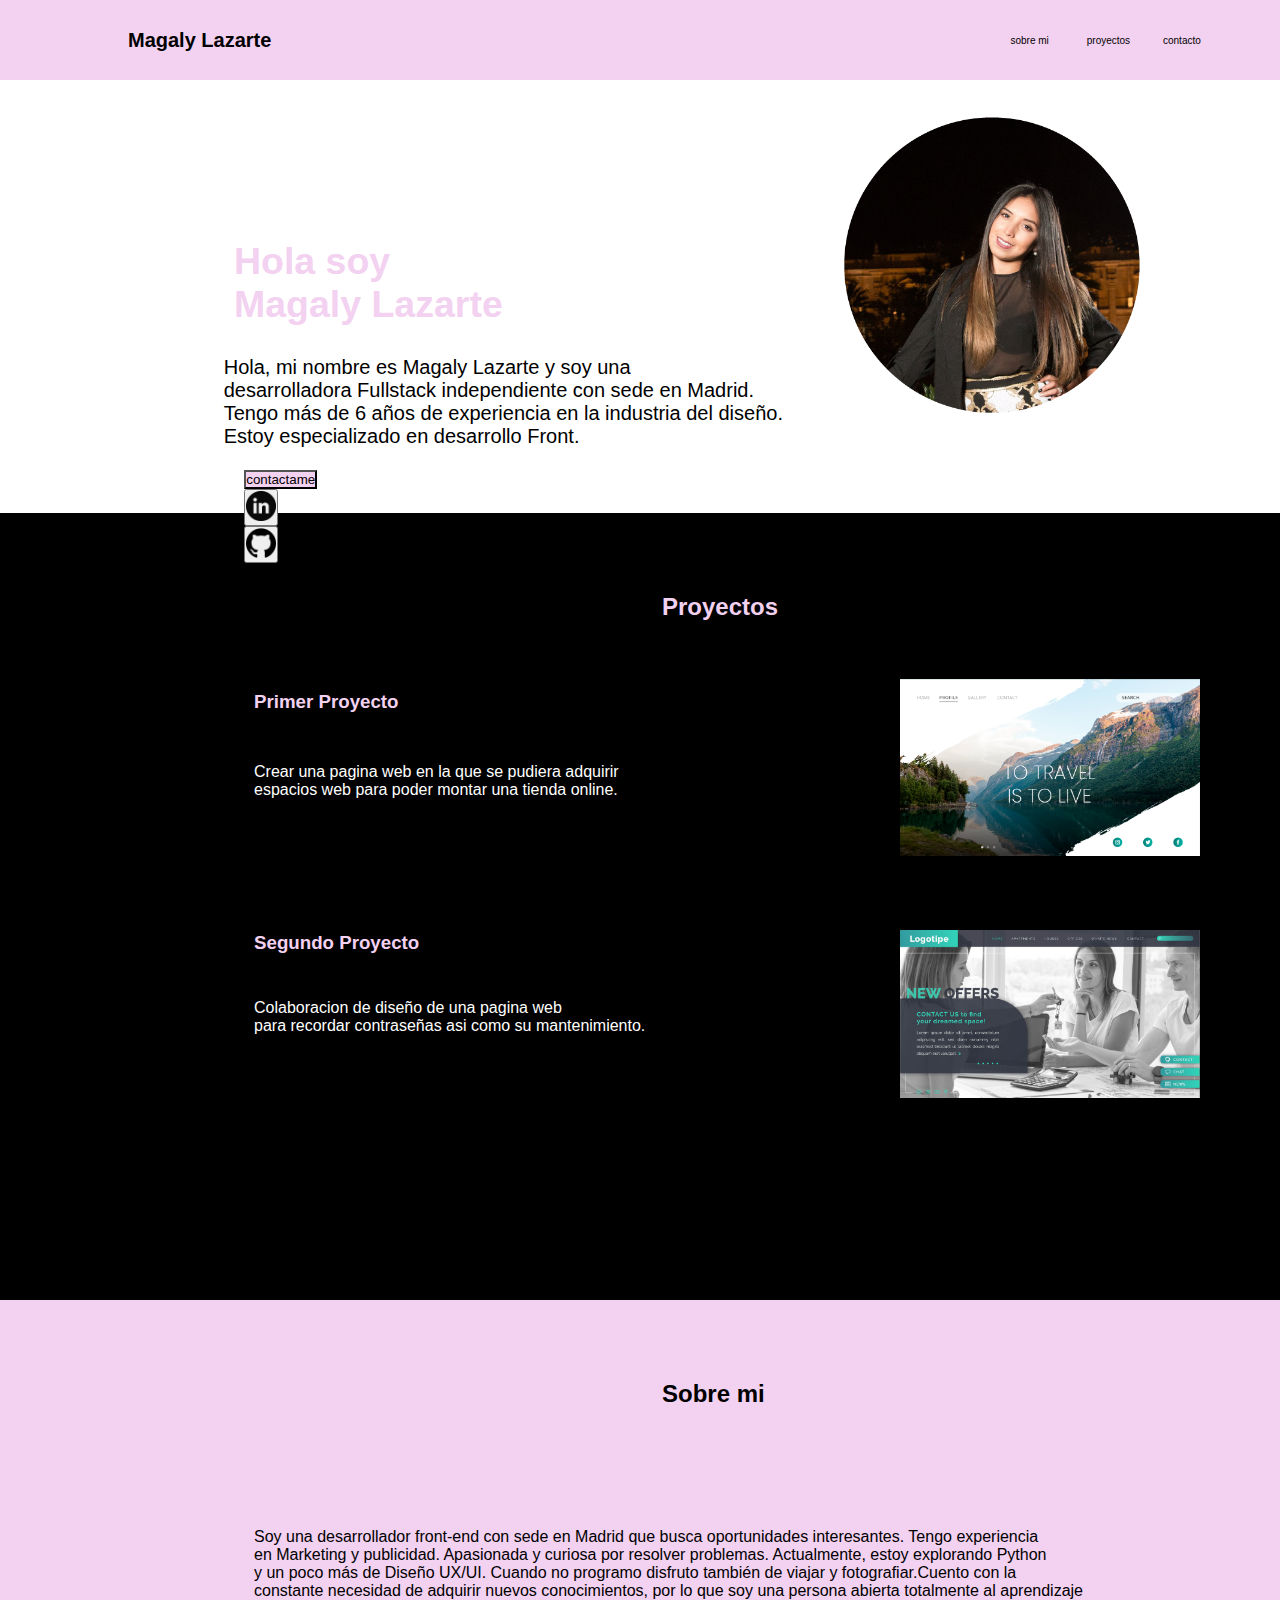
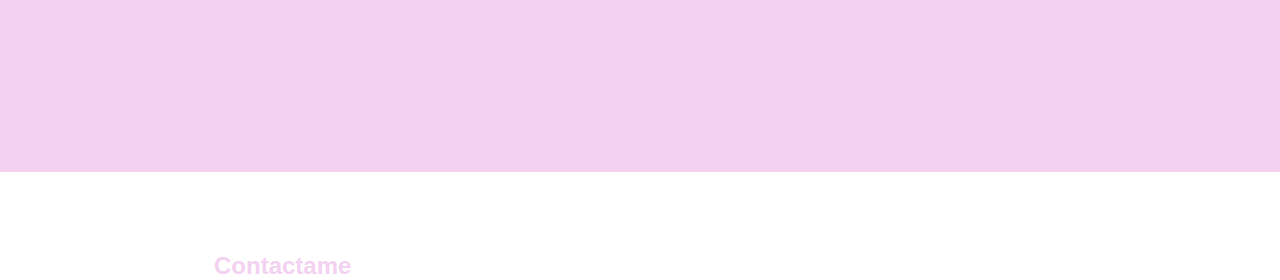
==== portafoliomagaly/index.html @ e0e1c81e "myfirts commyt" ====
<!DOCTYPE html>
<html lang="en">

<head>
    <meta charset="UTF-8">
    <link rel="stylesheet" href="style.css">
    <meta name="viewport" content="width=device-width, initial-scale=1.0">
    <title>navbar</title>
</head>

<body class="wrapper1">
    <div class="contenedor">
        <header>
            <nav>
                <h1>Magaly Lazarte</h1>
                <div class="navbar">
                    <ul class="link">

                        <li>sobre mi</li>
                        <li>proyectos</li>
                        <li>contacto</li>
                    </ul>
                </div>
            </nav>
        </header>
        <div>
            <section class="home">
                <div class="home1">
                    <h2>Hola soy <br> Magaly Lazarte</h2>
                    <div>
                        <p class="text1">Hola, mi nombre es Magaly Lazarte y soy una <br>desarrolladora Fullstack
                            independiente con sede en Madrid. <br> Tengo más de 6 años de experiencia en la industria
                            del diseño. <br> Estoy especializado en desarrollo Front.</p>
                    </div>
                </div>
                <div class="botones">
                    <div>
                        <button class="btncontact">contactame</button>
                        <div><button class="btnlink"> <img src="logolink.png" alt="btnlink"></button>
                            <div><button class="btnlink"> <img src="hug.png" alt="btnlink"></button>
                            </div>
                        </div>
                    </div>


                    <div class="home2">
                        <img src="magalyfoto.png" alt="foto magaly">

                    </div>

                </div>
            </section>
        </div>
    </div>
    <section class="wrapper2">
        <div>
            <h2 class="secproyectos">Proyectos</h2>

            <h3>Primer Proyecto</h3>
            <p class="parra1">
                Crear una pagina web en la que se pudiera adquirir <br>espacios web para poder montar una tienda online.
            </p>
        </div>
        <div class="imagenw1">
            <img src="web1.png" alt="imagweb1">
        </div>
        <div class="imagenw2">
            <img src="imagen2.png" alt="">
        </div>
            <h3 class="segundop">Segundo Proyecto</h3>
          <p class="parra2">Colaboracion de diseño de una pagina web <br> para recordar contraseñas asi como su mantenimiento.</p>
        </div>
    </section>
    <section class="wrapper3">
    <h2 class="sobremi">Sobre mi</h2>
    <p class="parrasobremi">Soy una desarrollador front-end con sede en Madrid que busca oportunidades interesantes. Tengo experiencia <br> en Marketing y publicidad. Apasionada y curiosa por resolver problemas. Actualmente, estoy explorando Python <br> y un poco más de Diseño UX/UI. Cuando no programo disfruto también de viajar y fotografiar.Cuento con la <br> constante necesidad de adquirir nuevos conocimientos, por lo que soy una persona abierta totalmente al aprendizaje</p>
    </section>
<section class="whrapper4">
   <div class="container-form">
    <div class="infoform">
        <h2>Contactame</h2>
        <a href="#"> <i class="fa fa-phone"></i>

        </a>


    </div>
   </div>
   
</section>
</body>

</html>
---- portafoliomagaly/style.css ----
*{
    margin: 0;
    padding: 0;
    font-family: 'Lucida Sans', 'Lucida Sans Regular', 'Lucida Grande', 'Lucida Sans Unicode', Geneva, Verdana, sans-serif;
}

header {
    width: 100%;
    height: 80px;
    background-color: #F3D1F0;
    justify-content: center;
    display: flex;
    align-items: center;
}

nav{
    display: flex;
    flex-direction: row;
    align-items: center;
    justify-content: space-between;
    font-size: 10px;
    width: 80%;
}

.link {
    display: flex;
    flex-direction: row;
    list-style-type: none;
    align-items: flex-end;    
    width: 150%;

}

.link li {
    width: 100%;
    margin-left: 11px;   
    
}

.wrapper1 {
    background-color: white;
    width: 100vw;
    height: 200vh;
    
}

body {
   display: flex;
   flex-direction: column;
}

h2{
    color: #F3D1F0;
    width: 100%;
    height: 80%;
    margin-left: 150px;
    transform: translate(5%, 80px);
}

.secproyectos {
    transform: translate(40%, 80px);
}
.home{
    display: flex;
    flex-direction: row;
}

.home1{
    transform: translate(10%, 80px);
    font-size: 25px;

}

.text1 {
    transform: translate(30%, -150px);
    font-size: 20px;
}

.botones {

    transform: translate(-100%, 370px);
    display: inline-block;
    margin: 10px 5px;
    padding: 10px 20px;
    border: none;
   
}

.btncontact {
    background-color: #F3D1F0;
}

.btnlink img{
    width: 30px;
    height: 30px;
}

.home2{
    display: flex;
    justify-content: end;
}

.home2 img {
    width: 300px;
    border: 400px;
    transform: translate(200%, -150%);
    height: auto;
}

.wrapper2 {
    background-color: black;
    width: 100vw;
    height: 500vh;
    justify-content: space-between;
}

h3 {
    color: #F3D1F0;
    margin-left: 200px;
    text-align: left;
    transform: translate(5%, 150px); 
}
    
.parra1 {
    color: white;
    margin-left: 200px;
    text-align: left;
    transform: translate(5%, 200px);
}

.imagenw1 img{
    width: 300px;
    border: 500px;
    transform: translate(300%, 80px);
    
}

.segundop {
    text-align: left;
    transform: translate(5%, -20px);

}
.imagenw2 img{
    width: 300px;
    border: 500px;
    transform: translate(300%, 150px);
    
}

.parra2 {
    color: white;
    margin-left: 200px;
    text-align: left;
    transform: translate(5%, 25px);
}

.wrapper3 {
    background-color: #F3D1F0;
    width: 100vw;
    height: 300vh;
    justify-content: space-between;
}

.sobremi {
    transform: translate(40%, 80px);
    color: black;
}

.parrasobremi {
    position: relative;
    margin-left: 200px;
    text-align: left;
    transform: translate(5%, -150px);
}

.wrapper4 {
    background-color: white;
    width: 100vw;
    height: 300vh;
}
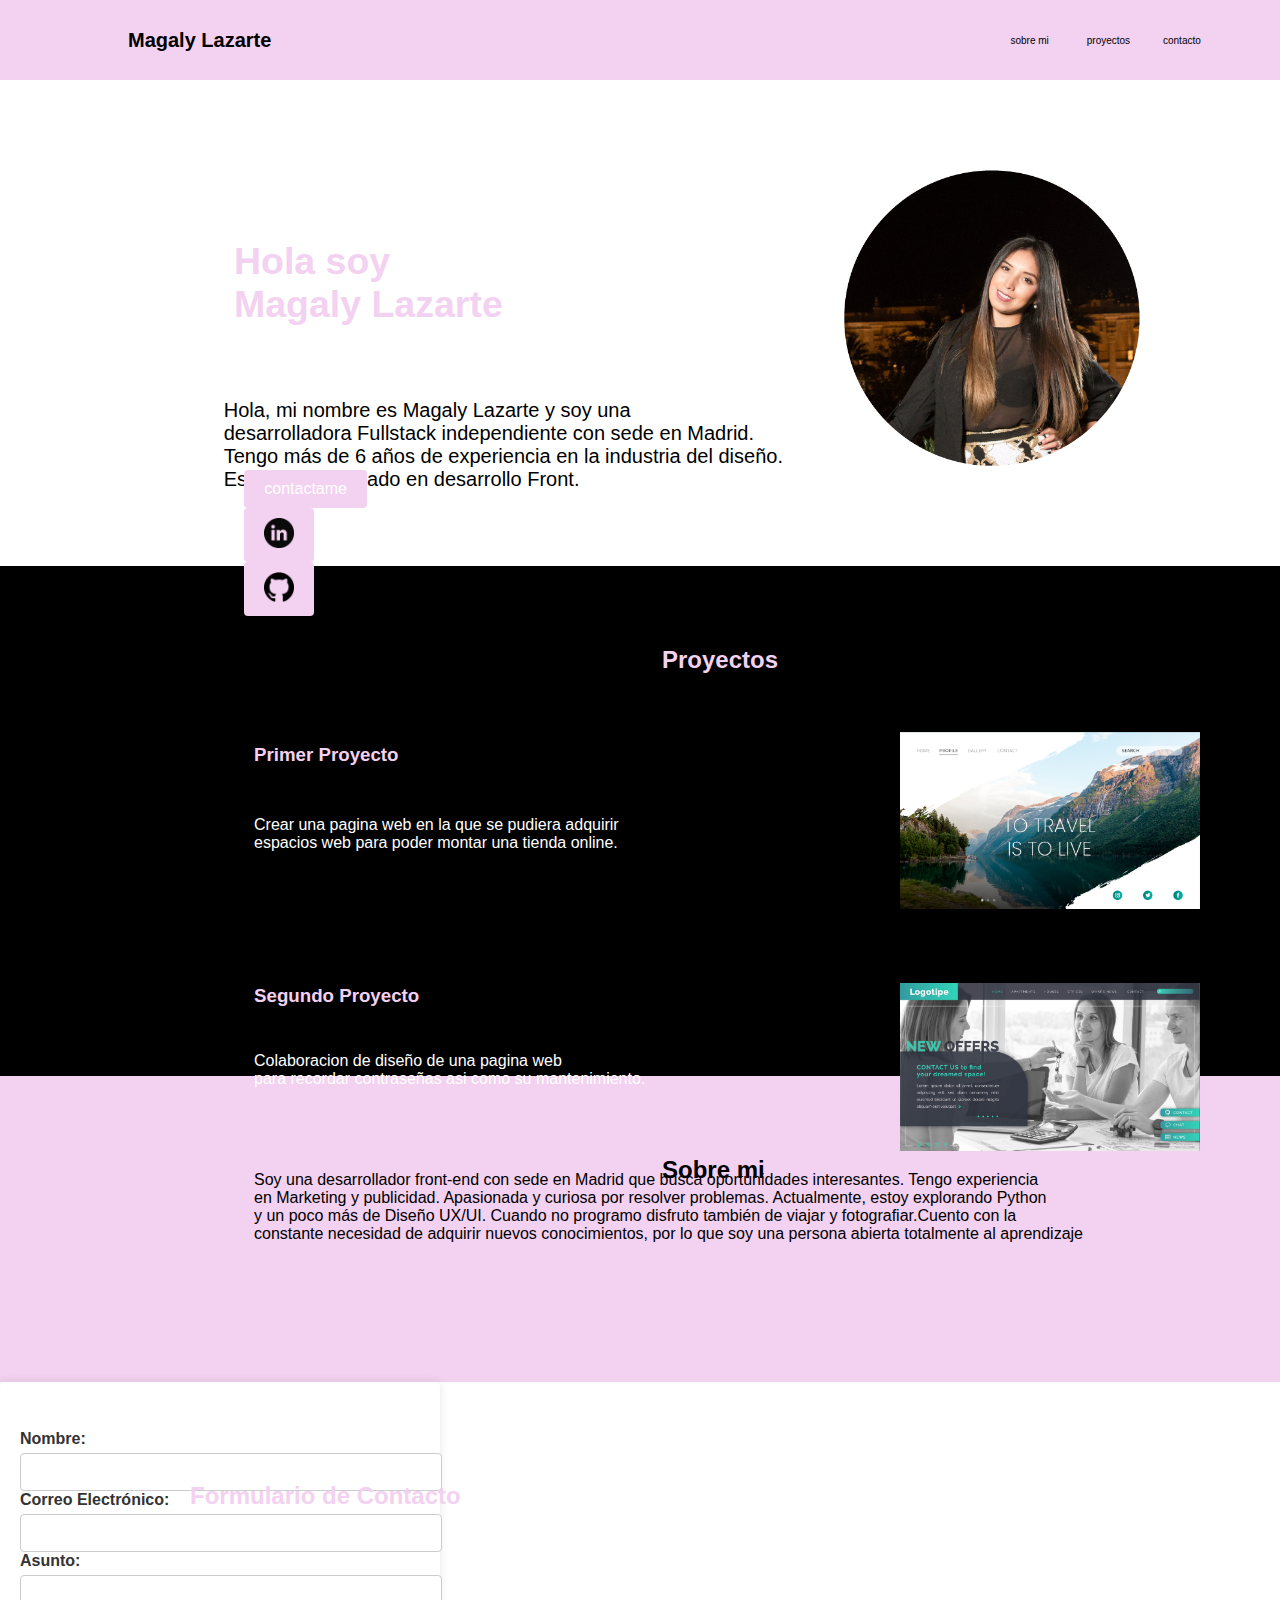
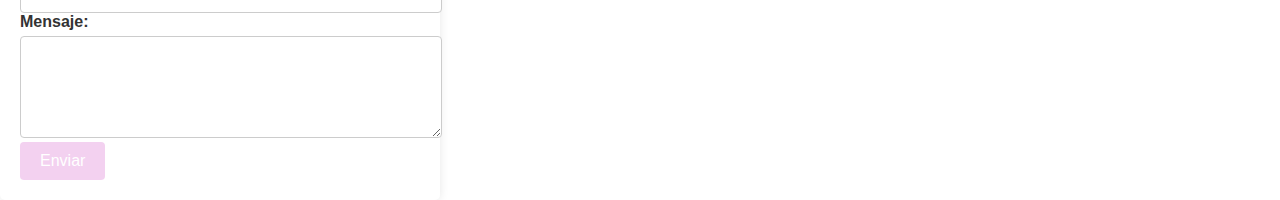
==== commit dd155970: "fix comment" ====
--- a/portafoliomagaly/index.html
+++ b/portafoliomagaly/index.html
@@ -76,12 +76,28 @@
     <p class="parrasobremi">Soy una desarrollador front-end con sede en Madrid que busca oportunidades interesantes. Tengo experiencia <br> en Marketing y publicidad. Apasionada y curiosa por resolver problemas. Actualmente, estoy explorando Python <br> y un poco más de Diseño UX/UI. Cuando no programo disfruto también de viajar y fotografiar.Cuento con la <br> constante necesidad de adquirir nuevos conocimientos, por lo que soy una persona abierta totalmente al aprendizaje</p>
     </section>
 <section class="whrapper4">
-   <div class="container-form">
-    <div class="infoform">
-        <h2>Contactame</h2>
-        <a href="#"> <i class="fa fa-phone"></i>
-
-        </a>
+    <div class="contact-form-container">
+        <h2>Formulario de Contacto</h2>
+        <form action="#" method="post">
+            <div class="form-group">
+                <label for="name">Nombre:</label>
+                <input type="text" id="name" name="name" required>
+            </div>
+            <div class="form-group">
+                <label for="email">Correo Electrónico:</label>
+                <input type="email" id="email" name="email" required>
+            </div>
+            <div class="form-group">
+                <label for="subject">Asunto:</label>
+                <input type="text" id="subject" name="subject" required>
+            </div>
+            <div class="form-group">
+                <label for="message">Mensaje:</label>
+                <textarea id="message" name="message" rows="5" required></textarea>
+            </div>
+            <button type="submit">Enviar</button>
+        </form>
+    </div>
 
 
     </div>
--- a/portafoliomagaly/style.css
+++ b/portafoliomagaly/style.css
@@ -177,4 +177,51 @@
     background-color: white;
     width: 100vw;
     height: 300vh;
+}
+
+.contact-form-container {
+    background-color: #ffffff;
+    padding: 20px;
+    border-radius: 5px;
+    box-shadow: 0 0 10px rgba(0, 0, 0, 0.1);
+    width: 100%;
+    max-width: 400px;
+}
+    
+label {
+    display: block;
+    margin-bottom: 5px;
+    font-weight: bold;
+    color: #333333;
+}
+
+input,
+textarea {
+    width: 100%;
+    padding: 10px;
+    border: 1px solid #cccccc;
+    border-radius: 4px;
+    font-size: 14px;
+    color: #333333;
+}
+
+input:focus,
+textarea:focus {
+    border-color: #F3D1F0;
+    outline: none;
+}
+
+button {
+    display: inline-block;
+    background-color: #F3D1F0;
+    color: #ffffff;
+    padding: 10px 20px;
+    border: none;
+    border-radius: 4px;
+    cursor: pointer;
+    font-size: 16px;
+}
+
+button:hover {
+    background-color: #F3D1F0;
 }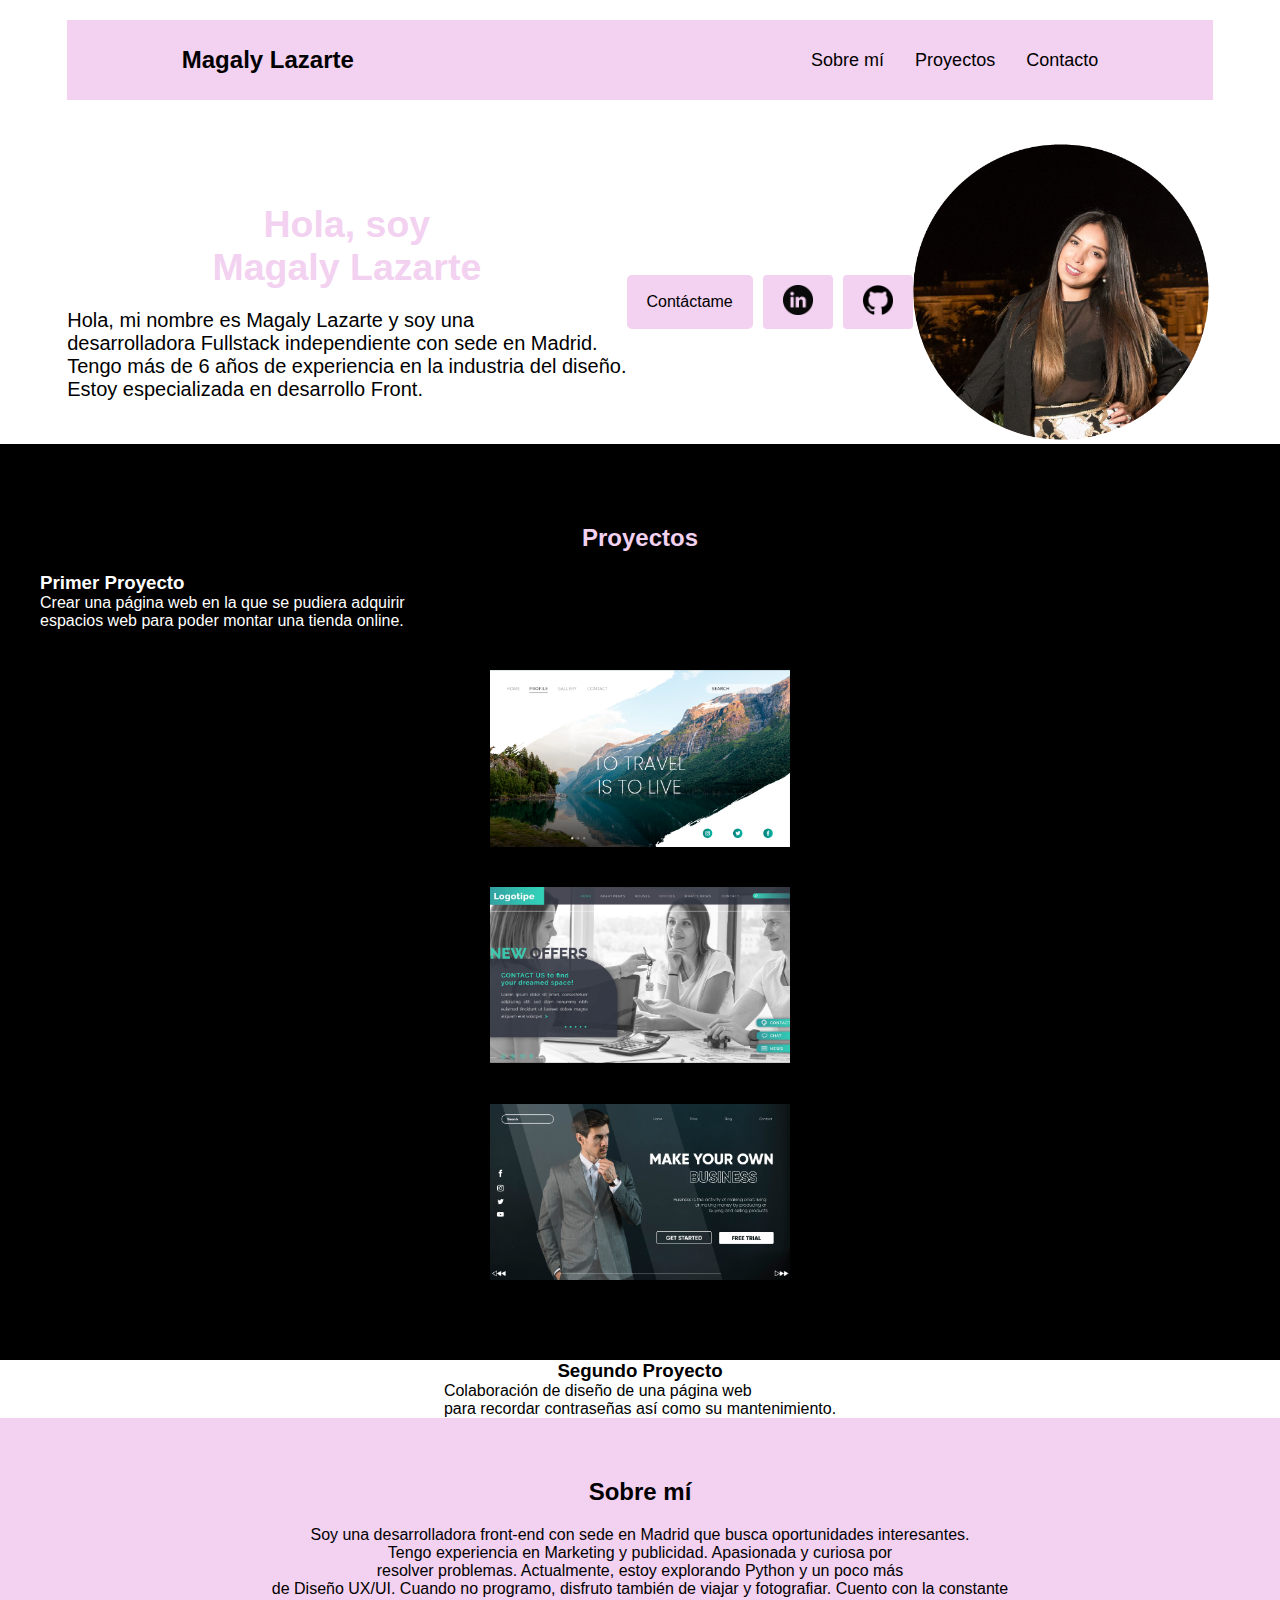
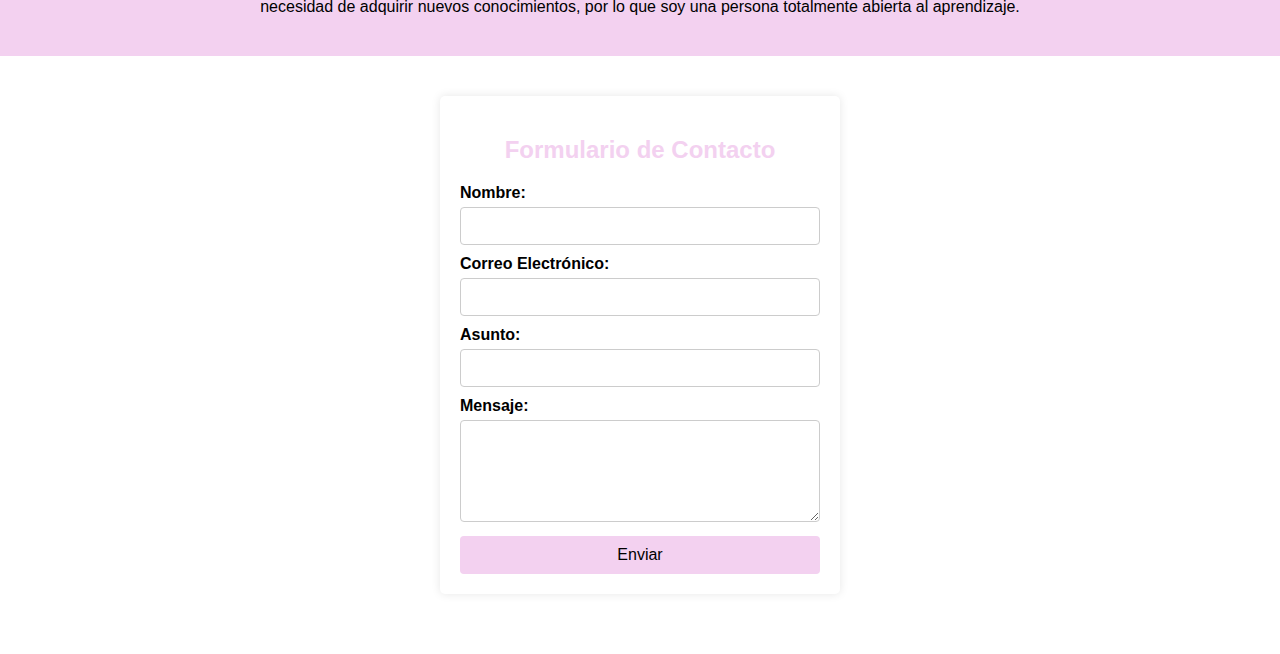
==== commit bf314ef9: "cambios2" ====
--- a/portafoliomagaly/index.html
+++ b/portafoliomagaly/index.html
@@ -1,11 +1,11 @@
 <!DOCTYPE html>
-<html lang="en">
+<html lang="es">
 
 <head>
     <meta charset="UTF-8">
     <link rel="stylesheet" href="style.css">
     <meta name="viewport" content="width=device-width, initial-scale=1.0">
-    <title>navbar</title>
+    <title>Magaly Lazarte</title>
 </head>
 
 <body class="wrapper1">
@@ -15,10 +15,9 @@
                 <h1>Magaly Lazarte</h1>
                 <div class="navbar">
                     <ul class="link">
-
-                        <li>sobre mi</li>
-                        <li>proyectos</li>
-                        <li>contacto</li>
+                        <li><a href="#sobremi">Sobre mí</a></li>
+                        <li><a href="#proyectos">Proyectos</a></li>
+                        <li><a href="#contacto">Contacto</a></li>
                     </ul>
                 </div>
             </nav>
@@ -26,84 +25,68 @@
         <div>
             <section class="home">
                 <div class="home1">
-                    <h2>Hola soy <br> Magaly Lazarte</h2>
+                    <h2>Hola, soy <br> Magaly Lazarte</h2>
                     <div>
-                        <p class="text1">Hola, mi nombre es Magaly Lazarte y soy una <br>desarrolladora Fullstack
-                            independiente con sede en Madrid. <br> Tengo más de 6 años de experiencia en la industria
-                            del diseño. <br> Estoy especializado en desarrollo Front.</p>
+                        <p class="text1">Hola, mi nombre es Magaly Lazarte y soy una <br>desarrolladora Fullstack independiente con sede en Madrid. <br>Tengo más de 6 años de experiencia en la industria del diseño. <br>Estoy especializada en desarrollo Front.</p>
                     </div>
                 </div>
                 <div class="botones">
-                    <div>
-                        <button class="btncontact">contactame</button>
-                        <div><button class="btnlink"> <img src="logolink.png" alt="btnlink"></button>
-                            <div><button class="btnlink"> <img src="hug.png" alt="btnlink"></button>
-                            </div>
-                        </div>
-                    </div>
-
-
-                    <div class="home2">
-                        <img src="magalyfoto.png" alt="foto magaly">
-
-                    </div>
-
+                    <button class="btncontact">Contáctame</button>
+                    <button class="btnlink"><img src="logolink.png" alt="LinkedIn"></button>
+                    <button class="btnlink"><img src="hug.png" alt="Hug"></button>
+                </div>
+                <div class="home2">
+                    <img src="magalyfoto.png" alt="Foto de Magaly">
                 </div>
             </section>
         </div>
     </div>
-    <section class="wrapper2">
-        <div>
-            <h2 class="secproyectos">Proyectos</h2>
-
-            <h3>Primer Proyecto</h3>
-            <p class="parra1">
-                Crear una pagina web en la que se pudiera adquirir <br>espacios web para poder montar una tienda online.
-            </p>
+    <div class="controlimag">
+    <section id="proyectos" class="wrapper2">
+        <h2 class="secproyectos">Proyectos</h2>
+        <h3>Primer Proyecto</h3>
+        <p class="parra1">Crear una página web en la que se pudiera adquirir <br>espacios web para poder montar una tienda online.</p>
+        <div class="imagenw1">
+            <img src="web1.png" alt="Proyecto 1">
         </div>
         <div class="imagenw1">
-            <img src="web1.png" alt="imagweb1">
+            <img src="imagen2.png" alt="Proyecto 2">
         </div>
-        <div class="imagenw2">
-            <img src="imagen2.png" alt="">
+        <div class="imagenw1">
+            <img src="imagen3.png" alt="proyecto 3">
         </div>
-            <h3 class="segundop">Segundo Proyecto</h3>
-          <p class="parra2">Colaboracion de diseño de una pagina web <br> para recordar contraseñas asi como su mantenimiento.</p>
+    </div>
+        <h3 class="segundop">Segundo Proyecto</h3>
+        <p class="parra2">Colaboración de diseño de una página web <br>para recordar contraseñas así como su mantenimiento.</p>
+    </section>
+    <section id="sobremi" class="wrapper3">
+        <h2 class="sobremi">Sobre mí</h2>
+        <p class="parrasobremi">Soy una desarrolladora front-end con sede en Madrid que busca oportunidades interesantes. <br> Tengo experiencia en Marketing y publicidad. Apasionada y curiosa por <br> resolver problemas. Actualmente, estoy explorando Python y un poco más  <br>de Diseño UX/UI. Cuando no programo, disfruto también de viajar y fotografiar. Cuento con la constante  <br> necesidad de adquirir nuevos conocimientos, por lo que soy una persona totalmente abierta al aprendizaje.</p>
+    </section>
+    <section id="contacto" class="wrapper4">
+        <div class="contact-form-container">
+            <h2>Formulario de Contacto</h2>
+            <form action="#" method="post">
+                <div class="form-group">
+                    <label for="name">Nombre:</label>
+                    <input type="text" id="name" name="name" required>
+                </div>
+                <div class="form-group">
+                    <label for="email">Correo Electrónico:</label>
+                    <input type="email" id="email" name="email" required>
+                </div>
+                <div class="form-group">
+                    <label for="subject">Asunto:</label>
+                    <input type="text" id="subject" name="subject" required>
+                </div>
+                <div class="form-group">
+                    <label for="message">Mensaje:</label>
+                    <textarea id="message" name="message" rows="5" required></textarea>
+                </div>
+                <button type="submit">Enviar</button>
+            </form>
         </div>
     </section>
-    <section class="wrapper3">
-    <h2 class="sobremi">Sobre mi</h2>
-    <p class="parrasobremi">Soy una desarrollador front-end con sede en Madrid que busca oportunidades interesantes. Tengo experiencia <br> en Marketing y publicidad. Apasionada y curiosa por resolver problemas. Actualmente, estoy explorando Python <br> y un poco más de Diseño UX/UI. Cuando no programo disfruto también de viajar y fotografiar.Cuento con la <br> constante necesidad de adquirir nuevos conocimientos, por lo que soy una persona abierta totalmente al aprendizaje</p>
-    </section>
-<section class="whrapper4">
-    <div class="contact-form-container">
-        <h2>Formulario de Contacto</h2>
-        <form action="#" method="post">
-            <div class="form-group">
-                <label for="name">Nombre:</label>
-                <input type="text" id="name" name="name" required>
-            </div>
-            <div class="form-group">
-                <label for="email">Correo Electrónico:</label>
-                <input type="email" id="email" name="email" required>
-            </div>
-            <div class="form-group">
-                <label for="subject">Asunto:</label>
-                <input type="text" id="subject" name="subject" required>
-            </div>
-            <div class="form-group">
-                <label for="message">Mensaje:</label>
-                <textarea id="message" name="message" rows="5" required></textarea>
-            </div>
-            <button type="submit">Enviar</button>
-        </form>
-    </div>
-
-
-    </div>
-   </div>
-   
-</section>
 </body>
 
 </html>--- a/portafoliomagaly/style.css
+++ b/portafoliomagaly/style.css
@@ -1,182 +1,157 @@
-*{
+* {
     margin: 0;
     padding: 0;
     font-family: 'Lucida Sans', 'Lucida Sans Regular', 'Lucida Grande', 'Lucida Sans Unicode', Geneva, Verdana, sans-serif;
+    box-sizing: border-box;
+}
+
+body {
+    display: flex;
+    flex-direction: column;
+    align-items: center;
+    background-color: #f0f0f0;
 }
 
 header {
     width: 100%;
     height: 80px;
     background-color: #F3D1F0;
+    display: flex;
     justify-content: center;
-    display: flex;
-    align-items: center;
-}
-
-nav{
-    display: flex;
-    flex-direction: row;
-    align-items: center;
+    align-items: center;
+}
+
+nav {
+    display: flex;
     justify-content: space-between;
-    font-size: 10px;
+    align-items: center;
     width: 80%;
 }
 
+nav h1 {
+    font-size: 24px;
+}
+
 .link {
     display: flex;
-    flex-direction: row;
     list-style-type: none;
-    align-items: flex-end;    
-    width: 150%;
-
+    gap: 20px;
 }
 
 .link li {
-    width: 100%;
-    margin-left: 11px;   
-    
+    margin-left: 11px;
+}
+
+.link li a {
+    text-decoration: none;
+    color: black;
+    font-size: 18px;
 }
 
 .wrapper1 {
     background-color: white;
     width: 100vw;
-    height: 200vh;
-    
-}
-
-body {
-   display: flex;
-   flex-direction: column;
-}
-
-h2{
+    padding: 20px;
+}
+
+h2 {
     color: #F3D1F0;
-    width: 100%;
-    height: 80%;
-    margin-left: 150px;
-    transform: translate(5%, 80px);
+    text-align: center;
+    margin: 20px 0;
 }
 
 .secproyectos {
-    transform: translate(40%, 80px);
-}
-.home{
+    text-align: center;
+    margin-top: 40px;
+}
+
+.home {
     display: flex;
     flex-direction: row;
-}
-
-.home1{
-    transform: translate(10%, 80px);
+    align-items: center;
+    justify-content: space-between;
+    margin-top: 40px;
+}
+
+.home1 {
     font-size: 25px;
-
+    width: 50%;
 }
 
 .text1 {
-    transform: translate(30%, -150px);
     font-size: 20px;
+    margin-top: 20px;
 }
 
 .botones {
-
-    transform: translate(-100%, 370px);
-    display: inline-block;
-    margin: 10px 5px;
+    display: flex;
+    gap: 10px;
+    margin-top: 20px;
+}
+
+.btncontact {
+    background-color: #F3D1F0;
+    color: black;
     padding: 10px 20px;
     border: none;
-   
-}
-
-.btncontact {
-    background-color: #F3D1F0;
-}
-
-.btnlink img{
+    border-radius: 5px;
+    cursor: pointer;
+}
+
+.btnlink img {
     width: 30px;
     height: 30px;
 }
 
-.home2{
-    display: flex;
-    justify-content: end;
-}
-
 .home2 img {
     width: 300px;
-    border: 400px;
-    transform: translate(200%, -150%);
-    height: auto;
+    border-radius: 50%;
 }
 
 .wrapper2 {
     background-color: black;
-    width: 100vw;
-    height: 500vh;
-    justify-content: space-between;
-}
-
-h3 {
-    color: #F3D1F0;
-    margin-left: 200px;
-    text-align: left;
-    transform: translate(5%, 150px); 
+    color: white;
+    width: 100vw;
+    padding: 40px 20px;
+}
+
+.wrapper2 h3, .wrapper2 p {
+    margin-left: 20px;
+}
+
+.controlimag img{
+    display: flex;
+
+}
+
+.imagenw1 img {
+    width: 300px;
+    display: block;
+    margin: 40px auto;  
 }
     
-.parra1 {
-    color: white;
-    margin-left: 200px;
-    text-align: left;
-    transform: translate(5%, 200px);
-}
-
-.imagenw1 img{
-    width: 300px;
-    border: 500px;
-    transform: translate(300%, 80px);
-    
-}
-
-.segundop {
-    text-align: left;
-    transform: translate(5%, -20px);
-
-}
-.imagenw2 img{
-    width: 300px;
-    border: 500px;
-    transform: translate(300%, 150px);
-    
-}
-
-.parra2 {
-    color: white;
-    margin-left: 200px;
-    text-align: left;
-    transform: translate(5%, 25px);
-}
+
 
 .wrapper3 {
     background-color: #F3D1F0;
     width: 100vw;
-    height: 300vh;
-    justify-content: space-between;
+    padding: 40px 20px;
 }
 
 .sobremi {
-    transform: translate(40%, 80px);
+    text-align: center;
     color: black;
 }
 
 .parrasobremi {
-    position: relative;
-    margin-left: 200px;
-    text-align: left;
-    transform: translate(5%, -150px);
+    text-align: center;
+    margin-top: 20px;
 }
 
 .wrapper4 {
     background-color: white;
     width: 100vw;
-    height: 300vh;
+    padding: 40px 20px;
 }
 
 .contact-form-container {
@@ -184,15 +159,16 @@
     padding: 20px;
     border-radius: 5px;
     box-shadow: 0 0 10px rgba(0, 0, 0, 0.1);
+    margin: 0 auto;
     width: 100%;
     max-width: 400px;
 }
-    
+
 label {
     display: block;
     margin-bottom: 5px;
     font-weight: bold;
-    color: #333333;
+    color: black;
 }
 
 input,
@@ -202,7 +178,8 @@
     border: 1px solid #cccccc;
     border-radius: 4px;
     font-size: 14px;
-    color: #333333;
+    color: black;
+    margin-bottom: 10px;
 }
 
 input:focus,
@@ -212,16 +189,16 @@
 }
 
 button {
-    display: inline-block;
-    background-color: #F3D1F0;
-    color: #ffffff;
+    background-color: #F3D1F0;
+    color: black;
     padding: 10px 20px;
     border: none;
     border-radius: 4px;
     cursor: pointer;
     font-size: 16px;
+    width: 100%;
 }
 
 button:hover {
-    background-color: #F3D1F0;
-}+    background-color: #e0b3d1;
+}
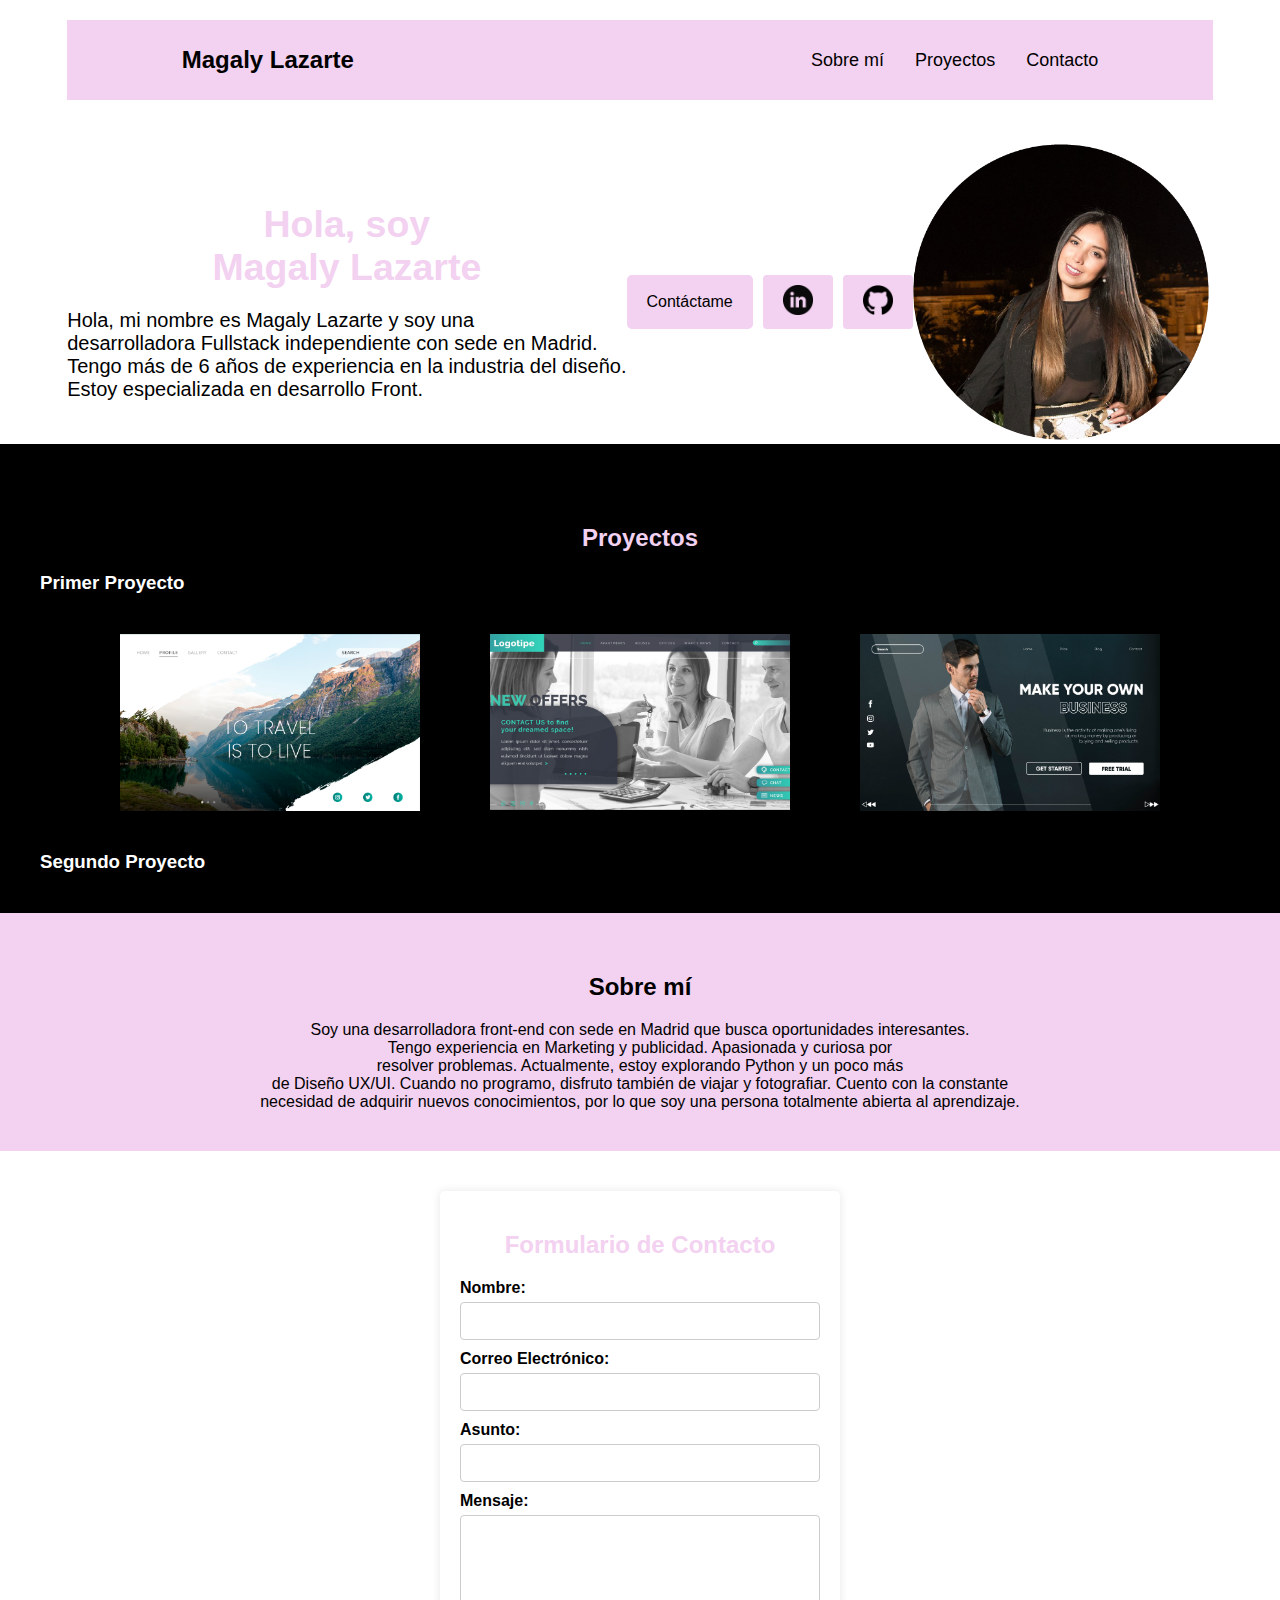
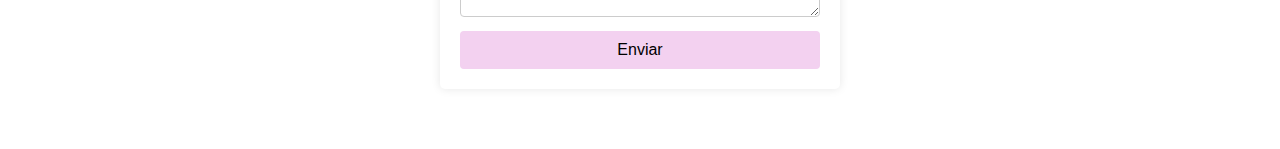
==== commit f5302f67: "cambios3" ====
--- a/portafoliomagaly/index.html
+++ b/portafoliomagaly/index.html
@@ -41,12 +41,11 @@
             </section>
         </div>
     </div>
-    <div class="controlimag">
     <section id="proyectos" class="wrapper2">
         <h2 class="secproyectos">Proyectos</h2>
         <h3>Primer Proyecto</h3>
-        <p class="parra1">Crear una página web en la que se pudiera adquirir <br>espacios web para poder montar una tienda online.</p>
-        <div class="imagenw1">
+        <div class="controlimag">
+            <div class="imagenw1">
             <img src="web1.png" alt="Proyecto 1">
         </div>
         <div class="imagenw1">
@@ -57,7 +56,6 @@
         </div>
     </div>
         <h3 class="segundop">Segundo Proyecto</h3>
-        <p class="parra2">Colaboración de diseño de una página web <br>para recordar contraseñas así como su mantenimiento.</p>
     </section>
     <section id="sobremi" class="wrapper3">
         <h2 class="sobremi">Sobre mí</h2>
--- a/portafoliomagaly/style.css
+++ b/portafoliomagaly/style.css
@@ -119,8 +119,12 @@
     margin-left: 20px;
 }
 
-.controlimag img{
-    display: flex;
+.controlimag {
+    display: flex;
+    flex-direction: row;
+    gap: 70px;
+    justify-content: center;
+
 
 }
 
@@ -130,7 +134,6 @@
     margin: 40px auto;  
 }
     
-
 
 .wrapper3 {
     background-color: #F3D1F0;
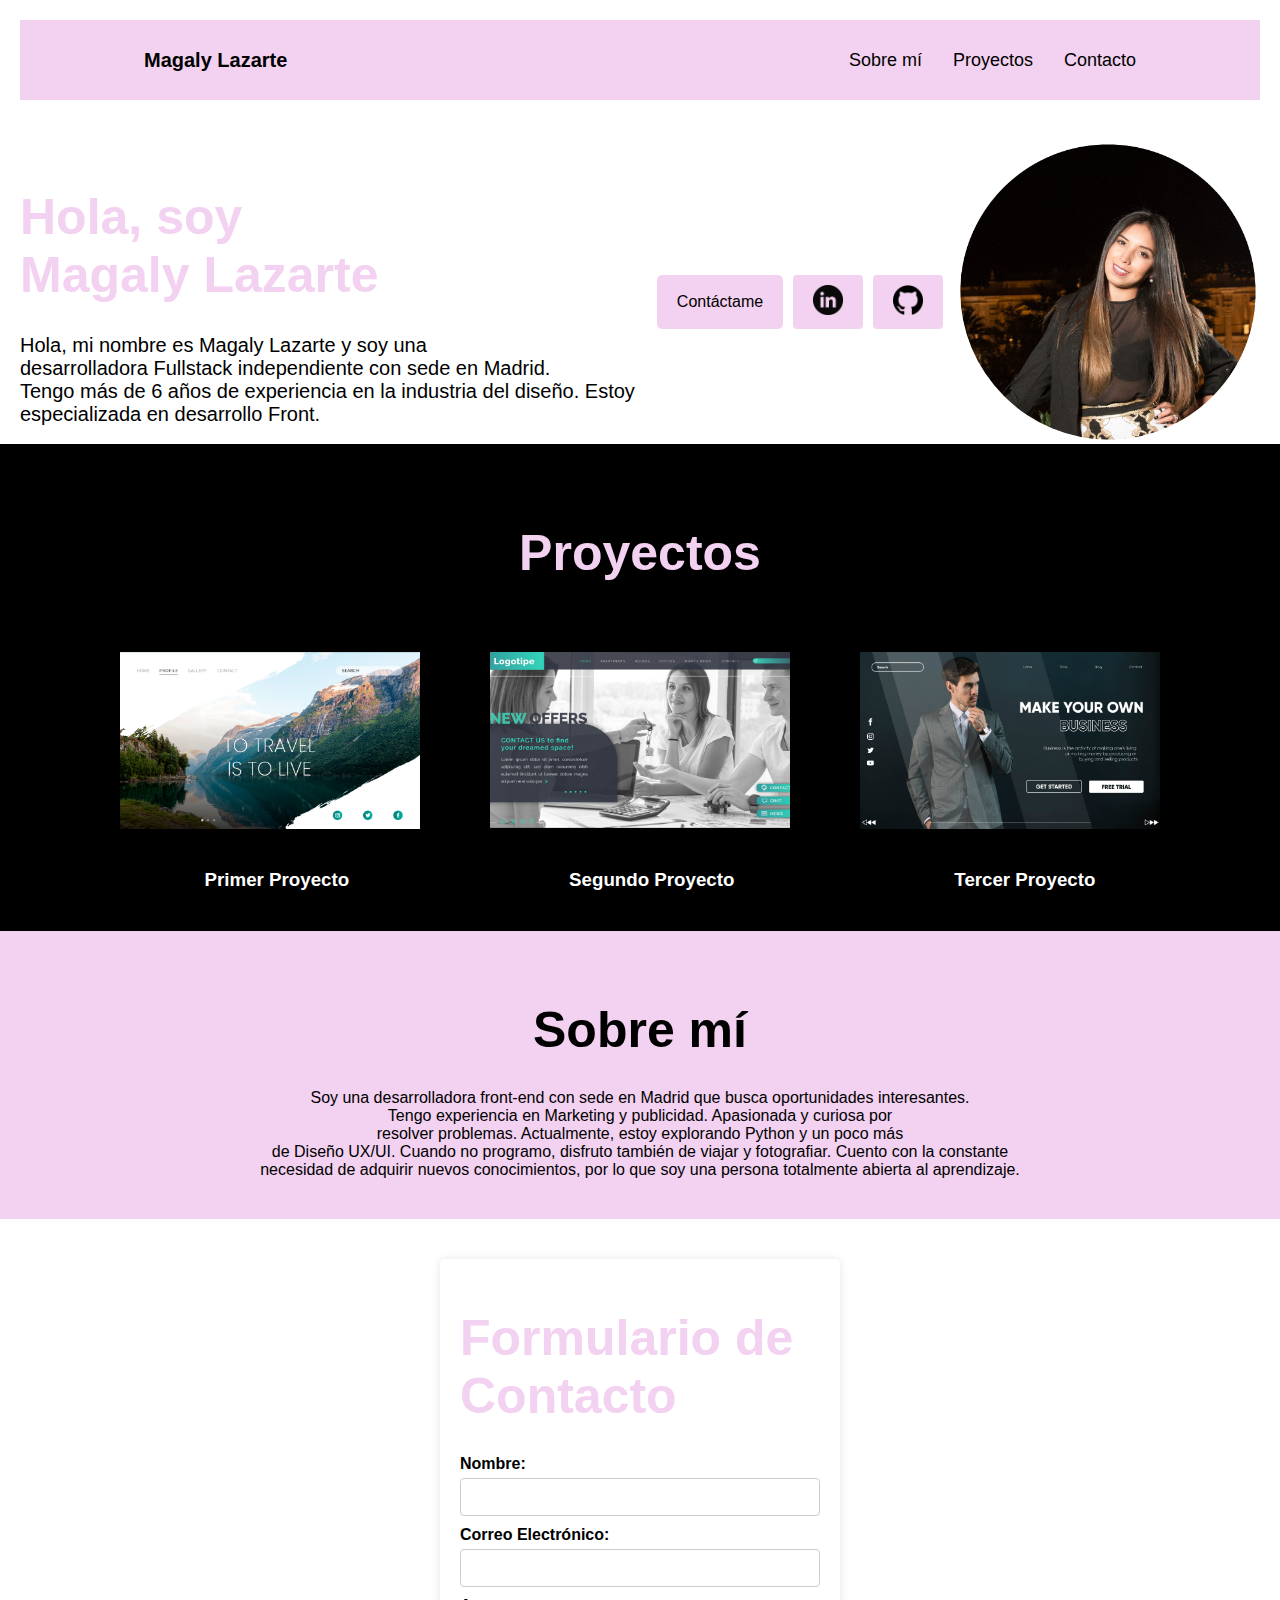
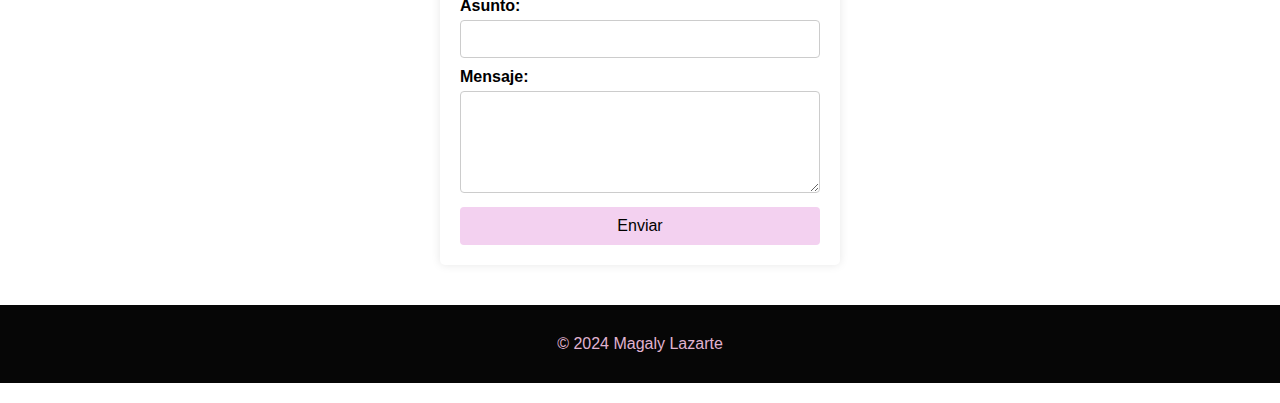
==== commit 5eed4acd: "cambios3" ====
--- a/portafoliomagaly/index.html
+++ b/portafoliomagaly/index.html
@@ -27,7 +27,7 @@
                 <div class="home1">
                     <h2>Hola, soy <br> Magaly Lazarte</h2>
                     <div>
-                        <p class="text1">Hola, mi nombre es Magaly Lazarte y soy una <br>desarrolladora Fullstack independiente con sede en Madrid. <br>Tengo más de 6 años de experiencia en la industria del diseño. <br>Estoy especializada en desarrollo Front.</p>
+                        <p class="text1">Hola, mi nombre es Magaly Lazarte y soy una <br>desarrolladora Fullstack independiente con sede en Madrid. <br>Tengo más de 6 años de experiencia en la industria del diseño. Estoy especializada en desarrollo Front.</p>
                     </div>
                 </div>
                 <div class="botones">
@@ -43,7 +43,6 @@
     </div>
     <section id="proyectos" class="wrapper2">
         <h2 class="secproyectos">Proyectos</h2>
-        <h3>Primer Proyecto</h3>
         <div class="controlimag">
             <div class="imagenw1">
             <img src="web1.png" alt="Proyecto 1">
@@ -55,7 +54,11 @@
             <img src="imagen3.png" alt="proyecto 3">
         </div>
     </div>
-        <h3 class="segundop">Segundo Proyecto</h3>
+    <div class="proyect123">
+        <h3>Primer Proyecto</h3>
+        <h3>Segundo Proyecto</h3>
+        <h3>Tercer Proyecto</h3>
+        </div>
     </section>
     <section id="sobremi" class="wrapper3">
         <h2 class="sobremi">Sobre mí</h2>
@@ -85,6 +88,11 @@
             </form>
         </div>
     </section>
+    <footer>
+        <p>&copy; 2024 Magaly Lazarte </p>
+    </footer>
+
+    
 </body>
 
 </html>--- a/portafoliomagaly/style.css
+++ b/portafoliomagaly/style.css
@@ -29,13 +29,14 @@
 }
 
 nav h1 {
-    font-size: 24px;
+    font-size: 20px;
 }
 
 .link {
     display: flex;
     list-style-type: none;
     gap: 20px;
+    
 }
 
 .link li {
@@ -56,13 +57,22 @@
 
 h2 {
     color: #F3D1F0;
-    text-align: center;
-    margin: 20px 0;
+    margin: 30px 0;
+    font-size: 50px;
+    margin-top: 30px;
 }
 
 .secproyectos {
     text-align: center;
     margin-top: 40px;
+}
+
+.proyect123 {
+    display: flex;
+    flex-direction: row;
+    gap: 200px;
+    justify-content: center;
+
 }
 
 .home {
@@ -80,7 +90,7 @@
 
 .text1 {
     font-size: 20px;
-    margin-top: 20px;
+    margin-top: 30px;
 }
 
 .botones {
@@ -205,3 +215,14 @@
 button:hover {
     background-color: #e0b3d1;
 }
+
+footer {
+    background-color: #060606;
+    color: #e0b3d1;
+    text-align: center;
+    padding: 30px 0;
+    position: static;
+    width: 120%;
+    bottom: 0;
+}
+
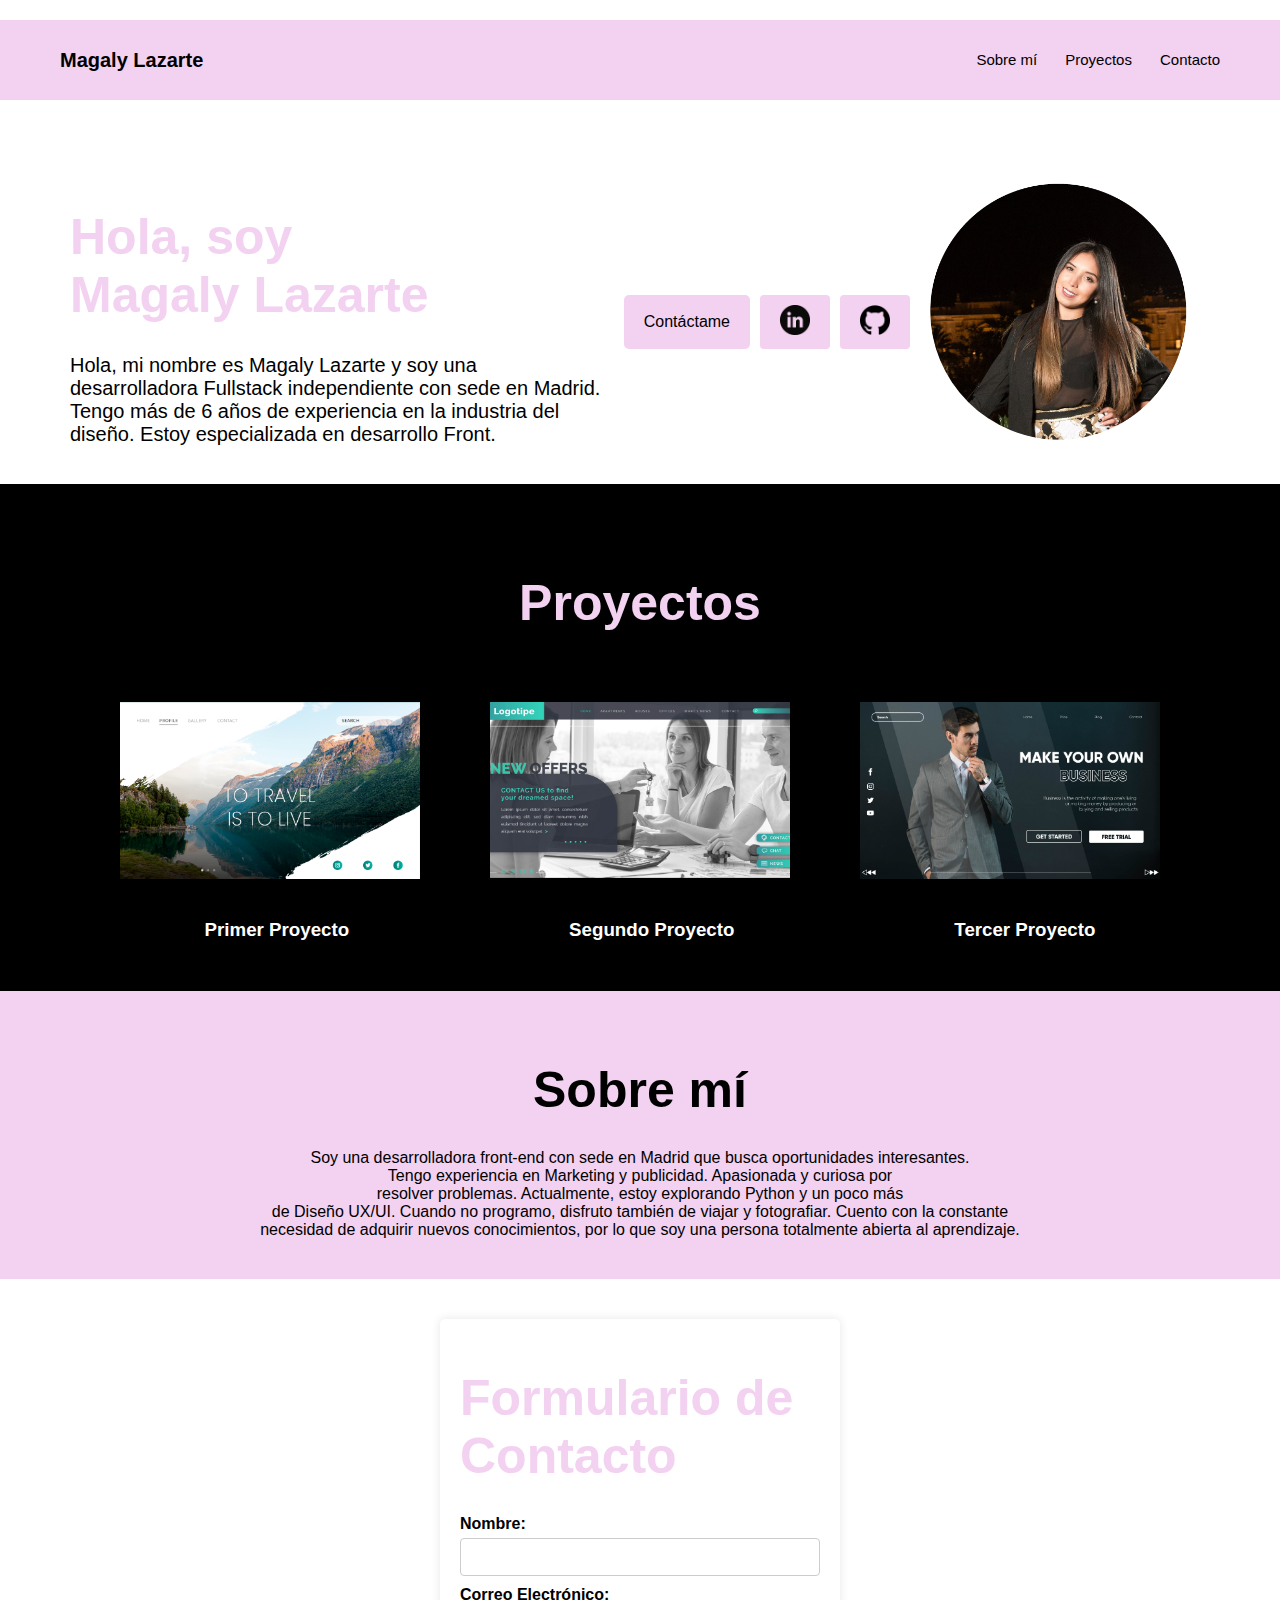
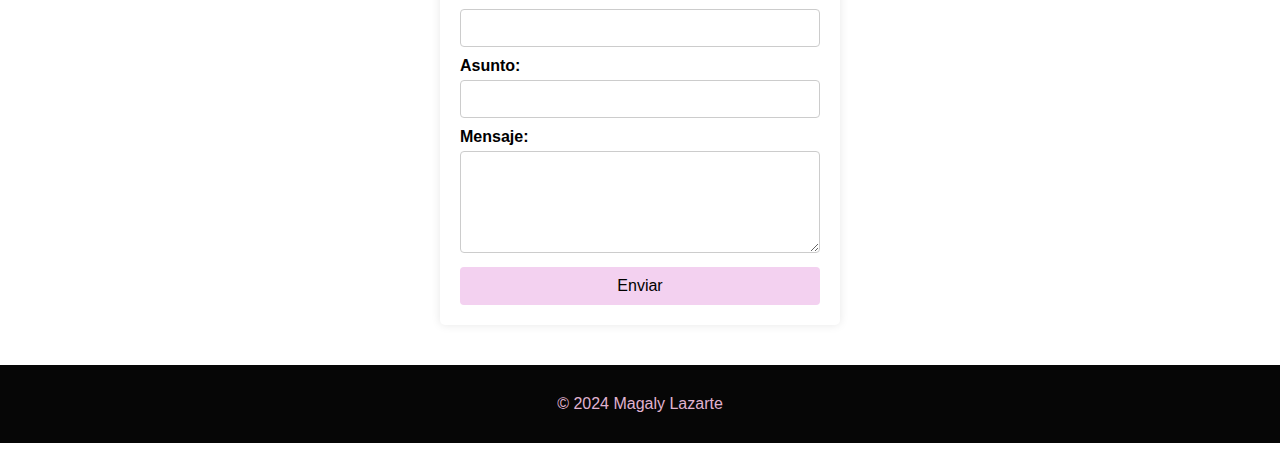
==== commit d98b0fef: "cambios6" ====
--- a/portafoliomagaly/index.html
+++ b/portafoliomagaly/index.html
@@ -9,19 +9,20 @@
 </head>
 
 <body class="wrapper1">
+    <header>
+        <nav>
+            <h1>Magaly Lazarte</h1>
+            <div class="navbar">
+                <ul class="link">
+                    <li><a href="#sobremi">Sobre mí</a></li>
+                    <li><a href="#proyectos">Proyectos</a></li>
+                    <li><a href="#contacto">Contacto</a></li>
+                </ul>
+            </div>
+        </nav>
+    </header>
     <div class="contenedor">
-        <header>
-            <nav>
-                <h1>Magaly Lazarte</h1>
-                <div class="navbar">
-                    <ul class="link">
-                        <li><a href="#sobremi">Sobre mí</a></li>
-                        <li><a href="#proyectos">Proyectos</a></li>
-                        <li><a href="#contacto">Contacto</a></li>
-                    </ul>
-                </div>
-            </nav>
-        </header>
+        
         <div>
             <section class="home">
                 <div class="home1">
@@ -89,10 +90,9 @@
         </div>
     </section>
     <footer>
-        <p>&copy; 2024 Magaly Lazarte </p>
+        <p>&copy; 2024 Magaly Lazarte  </p>
     </footer>
 
-    
 </body>
 
 </html>--- a/portafoliomagaly/style.css
+++ b/portafoliomagaly/style.css
@@ -12,8 +12,14 @@
     background-color: #f0f0f0;
 }
 
+.contenedor {
+    width: 100%;
+    max-width: 1200px;
+}
+
+
 header {
-    width: 100%;
+    width: 200%;
     height: 80px;
     background-color: #F3D1F0;
     display: flex;
@@ -25,28 +31,33 @@
     display: flex;
     justify-content: space-between;
     align-items: center;
-    width: 80%;
+    width: 100%;
+    max-width: 1200px;
+    padding: 0 20px;
 }
 
 nav h1 {
+    margin-right: auto;
     font-size: 20px;
 }
+
 
 .link {
     display: flex;
     list-style-type: none;
     gap: 20px;
-    
+    transition: background-color 0.3s;
 }
 
 .link li {
-    margin-left: 11px;
+    margin-left: 8px;
 }
 
 .link li a {
     text-decoration: none;
     color: black;
-    font-size: 18px;
+    font-size: 15px;
+    
 }
 
 .wrapper1 {
@@ -81,6 +92,7 @@
     align-items: center;
     justify-content: space-between;
     margin-top: 40px;
+    padding: 30px;
 }
 
 .home1 {
@@ -116,13 +128,15 @@
 .home2 img {
     width: 300px;
     border-radius: 50%;
+    padding: 10px 20px;
+    cursor: pointer;
 }
 
 .wrapper2 {
     background-color: black;
     color: white;
     width: 100vw;
-    padding: 40px 20px;
+    padding: 50px 20px;
 }
 
 .wrapper2 h3, .wrapper2 p {
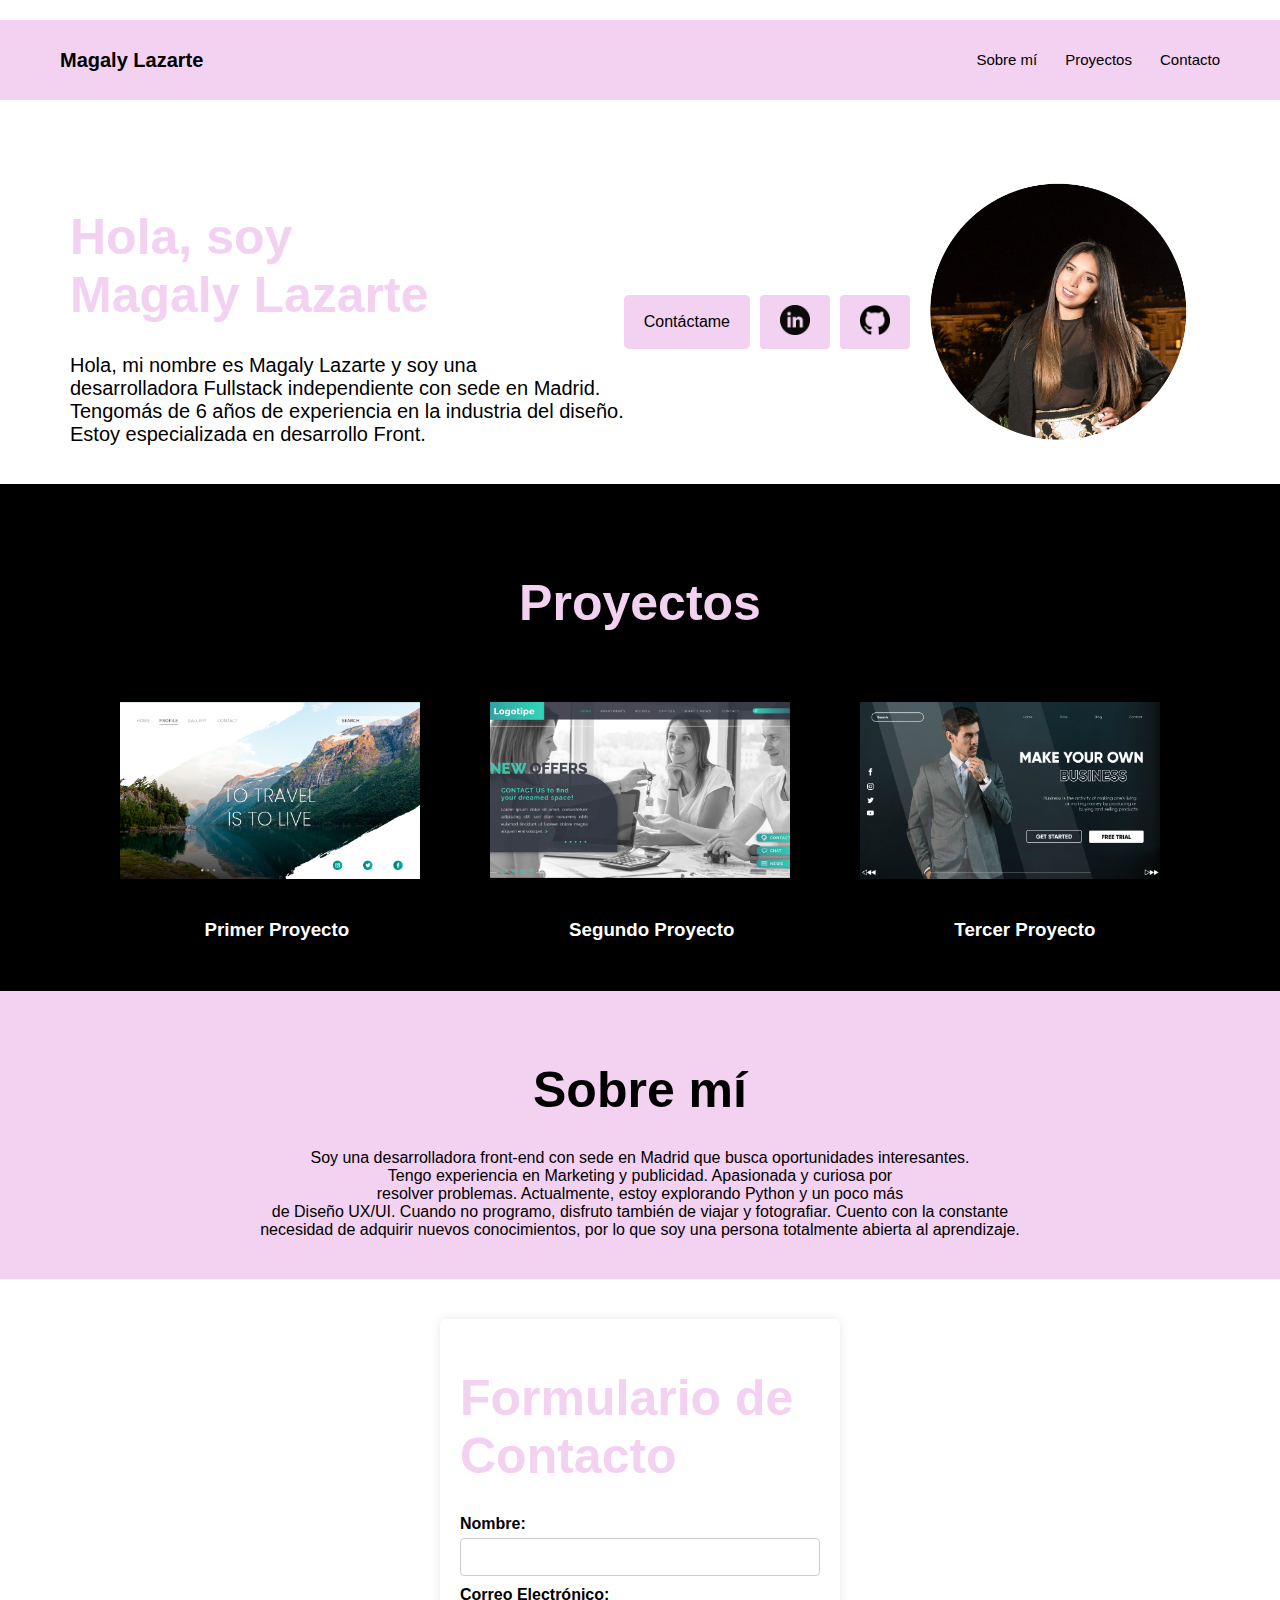
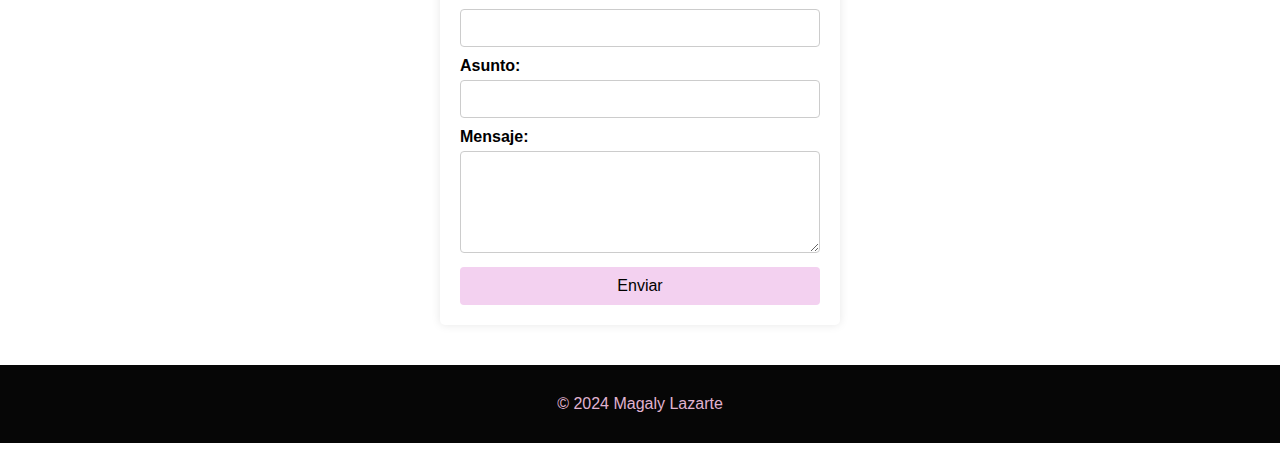
==== commit 7ba7b546: "actualización7" ====
--- a/portafoliomagaly/index.html
+++ b/portafoliomagaly/index.html
@@ -4,7 +4,6 @@
 <head>
     <meta charset="UTF-8">
     <link rel="stylesheet" href="style.css">
-    <meta name="viewport" content="width=device-width, initial-scale=1.0">
     <title>Magaly Lazarte</title>
 </head>
 
@@ -28,7 +27,7 @@
                 <div class="home1">
                     <h2>Hola, soy <br> Magaly Lazarte</h2>
                     <div>
-                        <p class="text1">Hola, mi nombre es Magaly Lazarte y soy una <br>desarrolladora Fullstack independiente con sede en Madrid. <br>Tengo más de 6 años de experiencia en la industria del diseño. Estoy especializada en desarrollo Front.</p>
+                        <p class="text1">Hola, mi nombre es Magaly Lazarte y soy una <br>desarrolladora Fullstack independiente con sede en Madrid. <br>Tengomás de 6 años de experiencia en la industria del diseño. Estoy especializada en desarrollo Front.</p>
                     </div>
                 </div>
                 <div class="botones">
--- a/portafoliomagaly/style.css
+++ b/portafoliomagaly/style.css
@@ -11,6 +11,7 @@
     align-items: center;
     background-color: #f0f0f0;
 }
+/* inicio del contenedor */
 
 .contenedor {
     width: 100%;
@@ -237,6 +238,5 @@
     padding: 30px 0;
     position: static;
     width: 120%;
-    bottom: 0;
-}
-
+}
+
